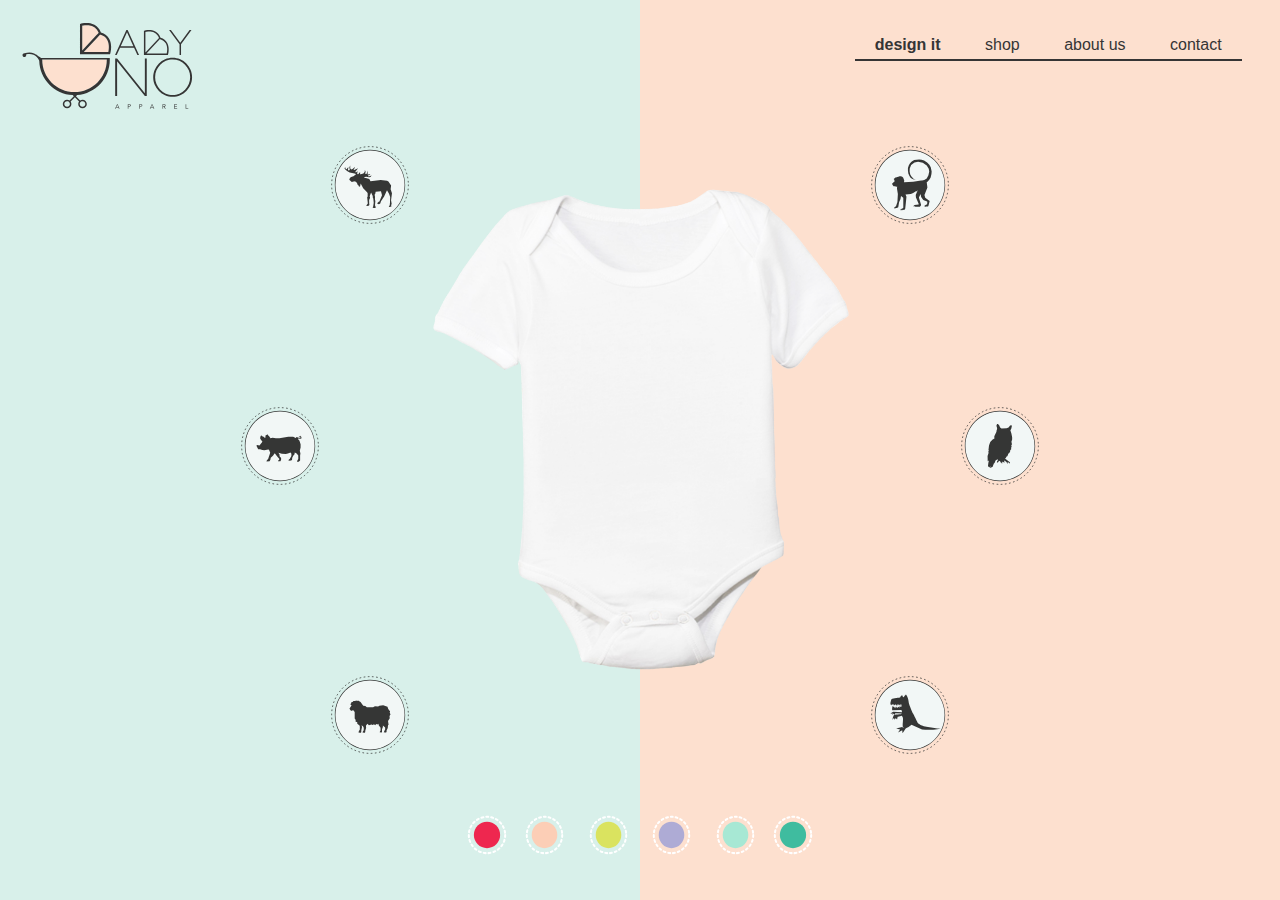
==== index.html @ 078248fb "add viewport meta tag to html pages" ====
<!DOCTYPE HTML5>
<html>
  <head>
    <meta charset=utf-8>
    <meta name="viewport" content="width=device-width, initial-scale=1.0">
    <link rel="icon" href="images/baby-uno-icon.png">
    <link rel="stylesheet" href="mainstyle.css">
    <link rel="stylesheet" href="indexstyle.css">
    <link rel="stylesheet" href="jquery-ui-1.12.1.custom/jquery-ui.min.css">
    <script src="jquery-ui-1.12.1.custom/external/jquery/jquery.js"></script>
    <script src="jquery-ui-1.12.1.custom/jquery-ui.min.js"></script>
    <script src="main.js"></script>
    <title>Baby Uno</title>
  </head>

  <body>
    <a href="index.html">
      <img id="baby-uno-logo" src="images/baby-uno-logo.svg" alt="Baby Uno Logo">
    </a>
    <nav>
      <a href="index.html"><b>design it</b></a>
      <a href="shop.html">shop</a>
      <a href="shop2.html">about us</a>
      <a href="#">contact</a>
    </nav>

    <div id="background-blue">
      <div id="background-pink"></div>
    </div>

  <div id="icons">
    <img id="icon-moose" class="icon moose drop" src="images/icon-moose.svg" alt="Moose Icon">
    <img id="border-moose" class="icon-border moose" src="images/icon-border.svg" alt="Border Icon">

    <img id="icon-owl" class="icon owl drop" src="images/icon-owl.svg" alt="Owl Icon">
    <img id="border-owl" class="icon-border owl" src="images/icon-border.svg" alt="Border Icon">

    <img id="icon-pig" class="icon pig drop" src="images/icon-pig.svg" alt="Pig Icon">
    <img id="border-pig" class="icon-border pig" src="images/icon-border.svg" alt="Border Icon">

    <img id="icon-trex" class="icon trex drop" src="images/icon-trex.svg" alt="Trex Icon">
    <img id="border-trex" class="icon-border trex" src="images/icon-border.svg" alt="Border Icon">

    <img id="icon-monkey" class="icon monkey drop" src="images/icon-monkey.svg" alt="Monkey Icon">
    <img id="border-monkey" class="icon-border monkey" src="images/icon-border.svg" alt="Border Icon">

    <img id="icon-sheep" class="icon sheep drop" src="images/icon-sheep.svg" alt="Sheep Icon">
    <img id="border-sheep" class="icon-border sheep" src="images/icon-border.svg" alt="Border Icon">
  </div>

  <div id="colours">
    <img id="color-red" class="color red drop" src="images/color-red.svg" alt="Color Red">
    <img id="red-border" class="color-border red" src="images/color-border.svg" alt="Red Color Border">

    <img id="color-pink" class="color pink drop" src="images/color-pink.svg" alt="Color Pink">
    <img id="pink-border" class="color-border pink" src="images/color-border.svg" alt="Pink Color Border">

    <img id="color-yellow" class="color yellow drop" src="images/color-yellow.svg" alt="Color Yellow">
    <img id="yellow-border" class="color-border yellow" src="images/color-border.svg" alt="Yellow Color Border">

    <img id="color-purple" class="color purple drop" src="images/color-purple.svg" alt="Color Purple">
    <img id="purple-border" class="color-border purple" src="images/color-border.svg" alt="Purple Color Border">

    <img id="color-blue" class="color blue drop" src="images/color-blue.svg" alt="Color Blue">
    <img id="blue-border" class="color-border blue" src="images/color-border.svg" alt="Blue Color Border">

    <img id="color-green" class="color green drop" src="images/color-green.svg" alt="Color Green">
    <img id="green-border" class="color-border green" src="images/color-border.svg" alt="Green Color Border">
  </div>

  <div id="container">
    <img id="onesie-design" src=" " alt="">
  </div>
  </body>
</html>
---- mainstyle.css ----
:root {
  --black: #353535;
  --bluebackground: #D8F0EA;
  --pinkbackground: #FDE0CF;
  --lightpink: #FCE5D9;
  --lightblue: #DFF2EC;
  --blue: #A7E8D4;
  --pink: #FCCEB6;
  --red: #F91C4C;
  --yellow: #DDEF59;
  --purple: #ACACF2;
  --green: #05CCA6;
}

* {
  font-family: 'Avenir', sans-serif;
}

html {
  max-height: 100%;
}

body {
  margin: 0;
}

#baby-uno-logo {
  z-index: 100;
  position: absolute;
  top: 20px;
  left: 20px;
  width: 175px;
}

nav {
  padding-bottom: 5px;
  border-bottom: 2px solid var(--black);
  position: absolute;
  right: 3%;
  top: 4%;
}

nav a {
  color: var(--black);
  text-decoration: none;
  padding: 30px 20px;
}
---- indexstyle.css ----
.drop {
  cursor: grab;
  cursor: -webkit-grab;
  cursor: -moz-grab;
  z-index: 1;
}
.drop:active {
  cursor: grabbing;
  cursor: -webkit-grabbing;
  cursor: -moz-grabbing;
  z-index: 1;
}

.icon {
  width: 90px;
  height: 90px;
  border-radius: 45px;
  margin: 5px;
  position: fixed;
  /*float: left;*/
  /*clear: left;*/
  z-index: 1;
}

.pig {
  left: 18%;
  top: 44%;
}
.moose {
  left: 25%;
  top: 15%;
}
.sheep {
  left: 25%;
  bottom: 15%;
}
.monkey {
  right: 25%;
  top: 15%;
}
.owl {
  right: 18%;
  top: 44%;
}
.trex {
  right: 25%;
  bottom: 15%;
}

.icon-border {
  position: fixed;
  width: 90px;
  margin: 5px;
  /*z-index: 2;*/
}

.active-rotate {
  transform: rotate(160deg);
  transition-duration: 5s;
}

.color {
  position: fixed;
  bottom: 5%;
  z-index: 1;
}

.color-border {
  position: fixed;
  bottom: 5%;
}

.red {
  left: 36.5%;
}
.pink {
  left: 41%;
}
.yellow {
  left: 46%;
}
.purple {
  right: 46%;
}
.blue {
  right: 41%;
}
.green {
  right: 36.5%;
}


#container {
  width: 500px;
  height: 500px;
  position: absolute;
  left: 50%;
  transform: translateX(-250px);
  top: 20%;
  background-image: url('images/onesie.png');
  background-size: 100%;
}

#onesie-design {
  position: relative;
  width: 40%;
  left: 31%;
  top: 25%;
}

#background-blue {
  background-color: var(--bluebackground);
  width: 100%;
  height: 100%;
  float: left;
  z-index: -100;
}

#background-pink {
  background-color: var(--pinkbackground);
  float: right;
  width: 50%;
  height: 100%;
  z-index: -100;
}
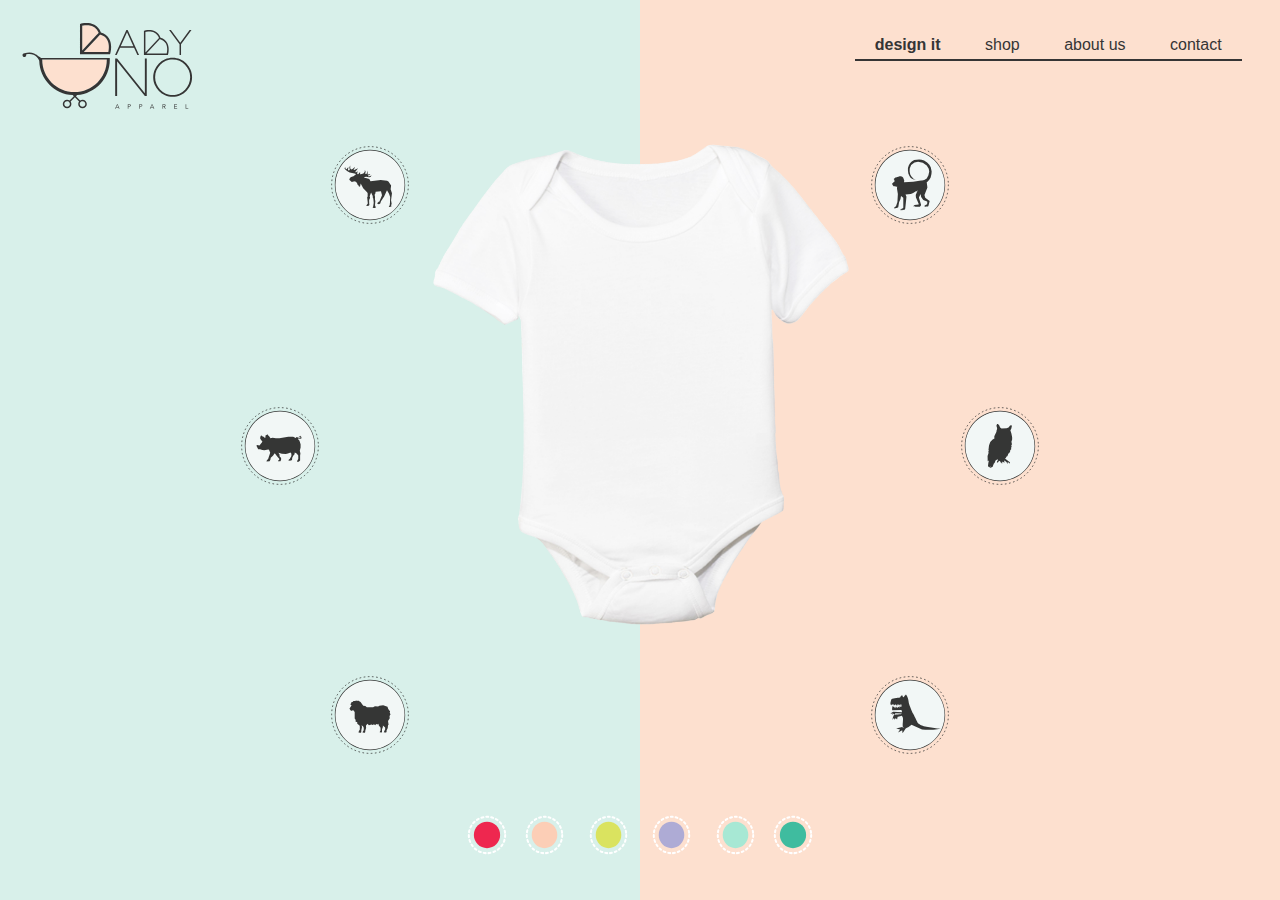
==== commit e082b2b6: "link 3rd shop style page, make minor adjustments to layout" ====
--- a/index.html
+++ b/index.html
@@ -4,11 +4,13 @@
     <meta charset=utf-8>
     <meta name="viewport" content="width=device-width, initial-scale=1.0">
     <link rel="icon" href="images/baby-uno-icon.png">
+    <link rel="apple-touch-icon" href="images/baby-uno-logo-appletouch.png">
     <link rel="stylesheet" href="mainstyle.css">
     <link rel="stylesheet" href="indexstyle.css">
     <link rel="stylesheet" href="jquery-ui-1.12.1.custom/jquery-ui.min.css">
     <script src="jquery-ui-1.12.1.custom/external/jquery/jquery.js"></script>
     <script src="jquery-ui-1.12.1.custom/jquery-ui.min.js"></script>
+    <!-- <script src="http://code.jquery.com/mobile/1.4.5/jquery.mobile-1.4.5.min.js"></script> -->
     <script src="main.js"></script>
     <title>Baby Uno</title>
   </head>
@@ -17,12 +19,14 @@
     <a href="index.html">
       <img id="baby-uno-logo" src="images/baby-uno-logo.svg" alt="Baby Uno Logo">
     </a>
-    <nav>
-      <a href="index.html"><b>design it</b></a>
-      <a href="shop.html">shop</a>
-      <a href="shop2.html">about us</a>
-      <a href="#">contact</a>
-    </nav>
+    <div id="navigation">
+      <nav>
+        <a href="index.html"><b>design it</b></a>
+        <a href="shop.html">shop</a>
+        <a href="shop2.html">about us</a>
+        <a href="shop3.html">contact</a>
+      </nav>
+    </div>
 
     <div id="background-blue">
       <div id="background-pink"></div>
--- a/mainstyle.css
+++ b/mainstyle.css
@@ -45,3 +45,72 @@
   text-decoration: none;
   padding: 30px 20px;
 }
+
+@media only screen and (max-width: 768px) {
+
+  #baby-uno-logo {
+    top: 14px;
+    left: 14px;
+    width: 150px;
+  }
+
+  nav {
+    right: 3%;
+    top: 5%;
+  }
+}
+
+@media only screen and (max-width: 500px) {
+
+  #baby-uno-logo {
+  top: 2%;
+  left: 50%;
+  transform: translateX(-49px);
+  width: 89px;
+  }
+
+  div#navigation {
+    width: 100%;
+    text-align: center;
+  }
+
+  nav {
+    width: 80%;
+    margin: 0 10%;
+  right: 0;
+  top: 12%;
+  }
+
+  nav a {
+  padding: 0px 7px;
+  }
+}
+
+}
+
+@media only screen and (max-width: 500px) {
+
+  #baby-uno-logo {
+  top: 2%;
+  left: 50%;
+  transform: translateX(-49px);
+  width: 89px;
+  }
+
+  div#navigation {
+    width: 100%;
+    text-align: center;
+  }
+
+  nav {
+    width: 80%;
+    margin: 0 10%;
+  right: 0;
+  top: 12%;
+  }
+
+  nav a {
+  padding: 0px 7px;
+  }
+
+}
--- a/indexstyle.css
+++ b/indexstyle.css
@@ -96,7 +96,7 @@
   position: absolute;
   left: 50%;
   transform: translateX(-250px);
-  top: 20%;
+  top: 15%;
   background-image: url('images/onesie.png');
   background-size: 100%;
 }
@@ -123,3 +123,206 @@
   height: 100%;
   z-index: -100;
 }
+
+@media only screen and (max-width: 768px) {
+  .pig {
+    left: 6%;
+    top: 44%;
+  }
+  .moose {
+    left: 12%;
+    top: 18%;
+  }
+  .sheep {
+    left: 12%;
+    bottom: 13%;
+  }
+  .monkey {
+    right: 12%;
+    top: 18%;
+  }
+  .owl {
+    right: 6%;
+    top: 44%;
+  }
+  .trex {
+    right: 12%;
+    bottom: 13%;
+  }
+
+  .red {
+    left: 30.5%;
+  }
+  .pink {
+    left: 37%;
+  }
+  .yellow {
+    left: 44%;
+  }
+  .purple {
+    right: 44%;
+  }
+  .blue {
+    right: 37%;
+  }
+  .green {
+    right: 30.5%;
+  }
+.color, .color-border {
+  bottom: 3%;
+}
+  #container {
+    width: 450px;
+    height: 450px;
+    transform: translateX(-225px);
+    top: 20%;
+  }
+
+@media only screen and (max-width: 500px) {
+  .icon {
+    width: 50px;
+    height: 50px;
+    border-radius: 25px;
+  }
+
+  .pig {
+    left: 20%;
+    top: 67%;
+  }
+  .moose {
+    left: 10%;
+    top: 75%;
+  }
+  .sheep {
+    left: 30%;
+    bottom: 13.5%;
+  }
+  .monkey {
+    right: 10%;
+    top: 75%;
+  }
+  .owl {
+    right: 20%;
+    top: 67%;
+  }
+  .trex {
+    right: 30%;
+    bottom: 13.5%;
+  }
+
+  .icon-border {
+    width: 50px;
+    margin: 5px;
+  }
+
+  .color {
+    width: 30px;
+  }
+
+  .color-border {
+    width: 30px;
+  }
+
+  .red {
+    left: 11.5%;
+  }
+  .pink {
+    left: 25%;
+  }
+  .yellow {
+    left: 38%;
+  }
+  .purple {
+    right: 38%;
+  }
+  .blue {
+    right: 25%;
+  }
+  .green {
+    right: 11.5%;
+  }
+
+  #container {
+    width: 266px;
+    height: 266px;
+    transform: translateX(-133px);
+    top: 23%;
+  }
+
+}
+
+}
+
+@media only screen and (max-width: 500px) {
+
+  .icon {
+    width: 50px;
+    height: 50px;
+    border-radius: 25px;
+  }
+
+  .pig {
+    left: 20%;
+    top: 67%;
+  }
+  .moose {
+    left: 10%;
+    top: 75%;
+  }
+  .sheep {
+    left: 30%;
+    bottom: 13.5%;
+  }
+  .monkey {
+    right: 10%;
+    top: 75%;
+  }
+  .owl {
+    right: 20%;
+    top: 67%;
+  }
+  .trex {
+    right: 30%;
+    bottom: 13.5%;
+  }
+
+  .icon-border {
+    width: 50px;
+    margin: 5px;
+  }
+
+  .color {
+    width: 30px;
+  }
+
+  .color-border {
+    width: 30px;
+  }
+
+  .red {
+    left: 11.5%;
+  }
+  .pink {
+    left: 25%;
+  }
+  .yellow {
+    left: 38%;
+  }
+  .purple {
+    right: 38%;
+  }
+  .blue {
+    right: 25%;
+  }
+  .green {
+    right: 11.5%;
+  }
+
+  #container {
+    width: 266px;
+    height: 266px;
+    transform: translateX(-133px);
+    top: 23%;
+  }
+
+}
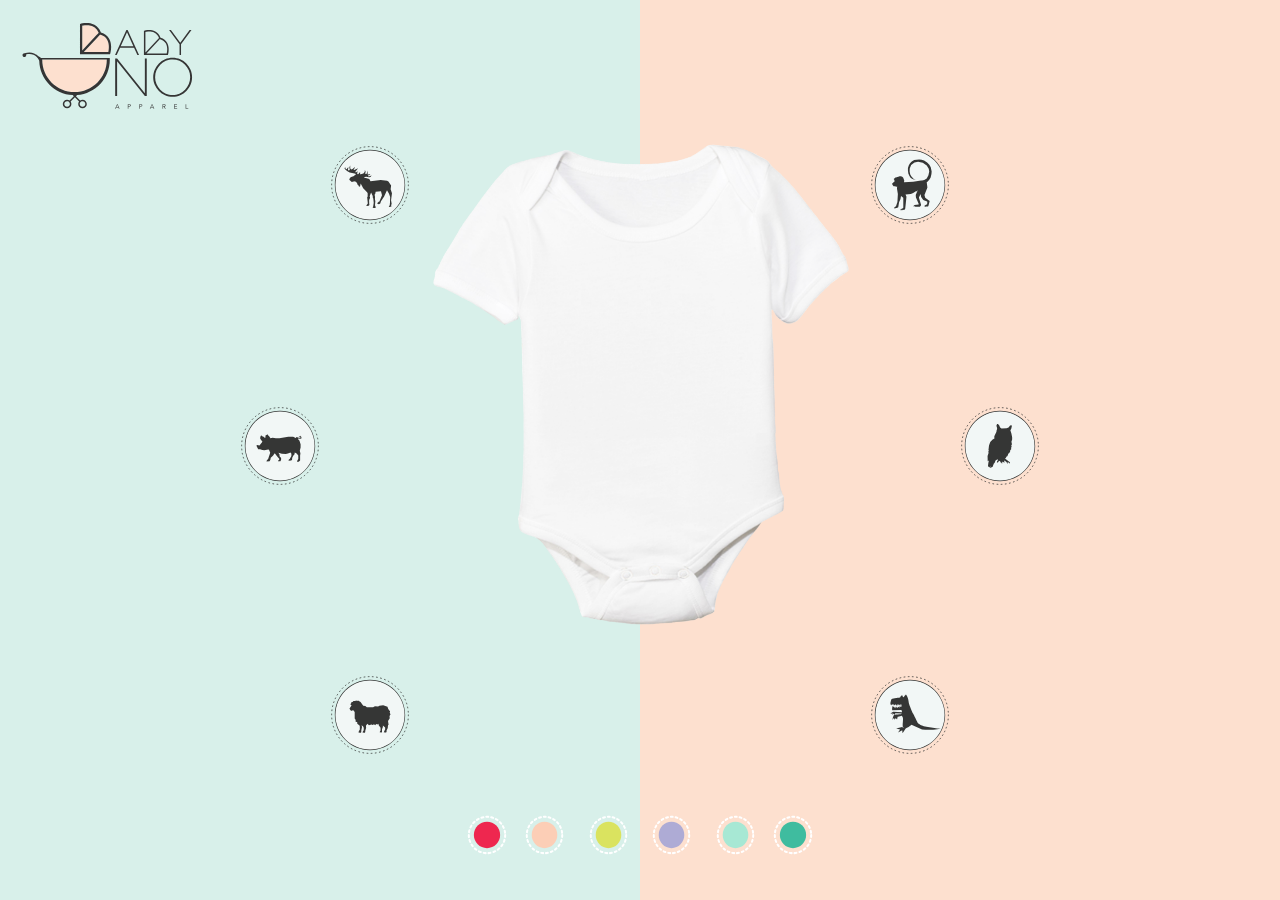
==== commit 2ec0c6c5: "remove navigation menu" ====
--- a/index.html
+++ b/index.html
@@ -19,14 +19,14 @@
     <a href="index.html">
       <img id="baby-uno-logo" src="images/baby-uno-logo.svg" alt="Baby Uno Logo">
     </a>
-    <div id="navigation">
+    <!-- <div id="navigation">
       <nav>
         <a href="index.html"><b>design it</b></a>
         <a href="shop.html">shop</a>
         <a href="shop2.html">about us</a>
         <a href="shop3.html">contact</a>
       </nav>
-    </div>
+    </div> -->
 
     <div id="background-blue">
       <div id="background-pink"></div>
--- a/mainstyle.css
+++ b/mainstyle.css
@@ -46,7 +46,7 @@
   padding: 30px 20px;
 }
 
-@media only screen and (max-width: 768px) {
+@media only screen and (max-width: 1075px) {
 
   #baby-uno-logo {
     top: 14px;
@@ -60,7 +60,7 @@
   }
 }
 
-@media only screen and (max-width: 500px) {
+@media only screen and (max-width: 650px) {
 
   #baby-uno-logo {
   top: 2%;
@@ -88,7 +88,7 @@
 
 }
 
-@media only screen and (max-width: 500px) {
+@media only screen and (max-width: 650px) {
 
   #baby-uno-logo {
   top: 2%;
--- a/indexstyle.css
+++ b/indexstyle.css
@@ -124,7 +124,7 @@
   z-index: -100;
 }
 
-@media only screen and (max-width: 768px) {
+@media only screen and (max-width: 1075px) {
   .pig {
     left: 6%;
     top: 44%;
@@ -178,7 +178,7 @@
     top: 20%;
   }
 
-@media only screen and (max-width: 500px) {
+@media only screen and (max-width: 650px) {
   .icon {
     width: 50px;
     height: 50px;
@@ -253,7 +253,7 @@
 
 }
 
-@media only screen and (max-width: 500px) {
+@media only screen and (max-width: 650px) {
 
   .icon {
     width: 50px;
